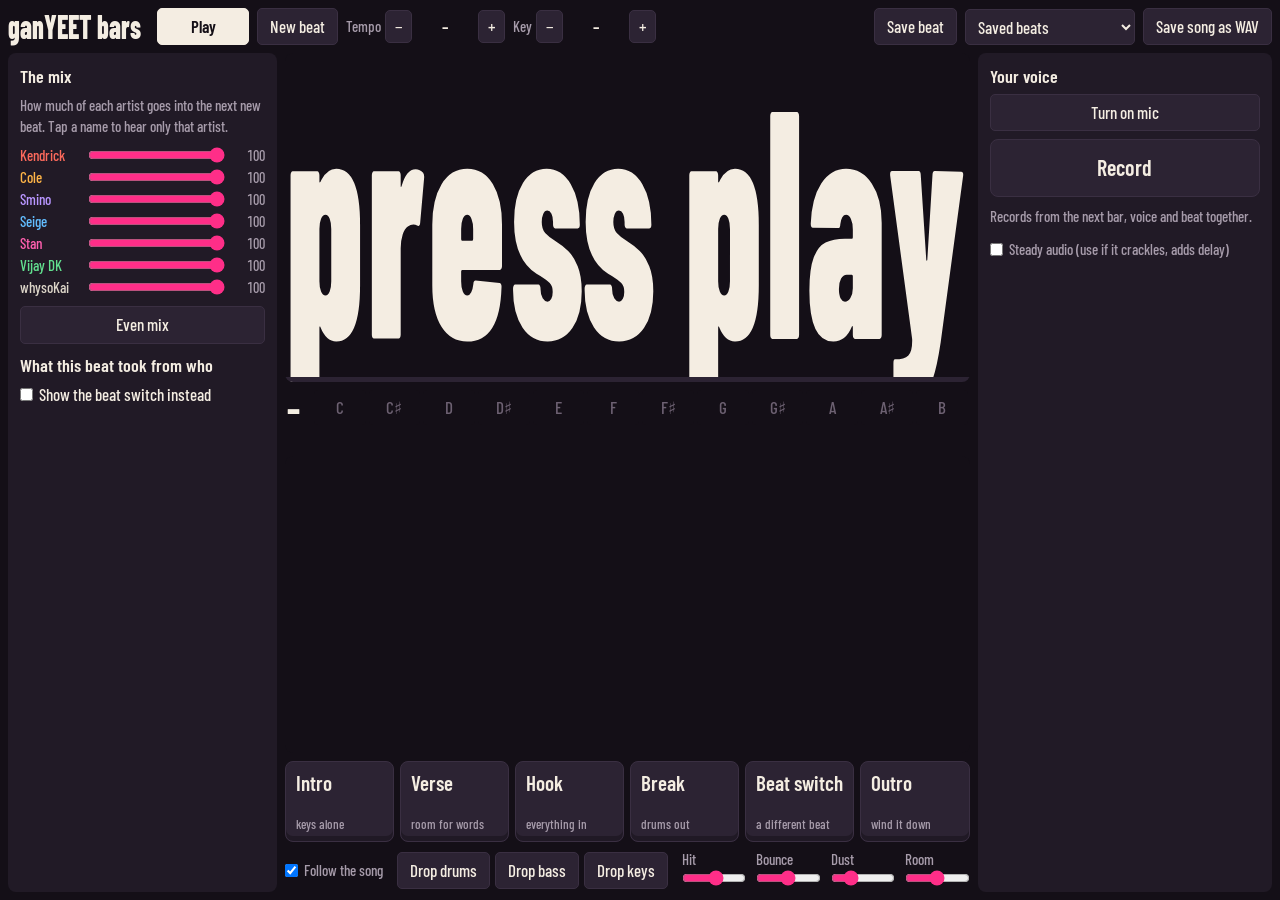
==== beats.html @ d7e0f15b "BARS: live rap beats to sing over (new page, nothing existing changed) beats.html runs next to Maut " ====
<!doctype html>
<html lang="en">
<head>
<meta charset="utf-8">
<meta name="viewport" content="width=device-width, initial-scale=1">
<title>ganYEET bars</title>
<link rel="stylesheet" href="css/fonts.css">
<style>
:root{
  --ink:#f4ede2; --dim:#a79cab; --faint:#6d6172; --bg:#140f17; --rubber:#211a26; --rubber2:#2c2333; --edge:#3a2f42; --pink:#ff2e88; --brass:#ffc53d; --voice:#2ce5c8;
  --kendrick:#ff6a5c; --cole:#ffb547; --smino:#b896ff; --seige:#62bdff; --stan:#ff5fae; --vijay:#62e08f; --kai:#ddd6c9;
  --f:'Barlow Condensed','Arial Narrow','Roboto Condensed',sans-serif;
}
*{box-sizing:border-box;margin:0;padding:0}
html,body{height:100%;background:var(--bg);color:var(--ink);font-family:var(--f);font-size:17px;line-height:1.25}
button,select,input{font:inherit;color:inherit}
button{background:var(--rubber2);border:1px solid var(--edge);border-radius:5px;padding:7px 12px;cursor:pointer;font-weight:500}
button:hover{border-color:var(--dim)} button:disabled{opacity:.45;cursor:default}
:focus-visible{outline:2px solid var(--voice);outline-offset:2px}
button.lit{background:var(--pink);border-color:var(--pink);color:#160510;font-weight:600}
select{background:var(--rubber2);border:1px solid var(--edge);border-radius:5px;padding:6px 8px;width:100%}
input[type=range]{width:100%;accent-color:var(--pink);height:20px}
h2{font-size:18px;font-weight:600;margin-bottom:6px}
small,.dim{color:var(--dim);font-size:15px}
#app{height:100vh;min-height:680px;display:grid;grid-template-rows:auto minmax(0,1fr);gap:8px;padding:8px}
#top{display:flex;align-items:center;gap:8px;flex-wrap:wrap}
#logo{font-weight:800;font-size:26px;transform:scaleY(1.28);margin-right:8px;white-space:nowrap}
#play{min-width:92px;background:var(--ink);color:#140f17;border-color:var(--ink);font-weight:600}
.spin{display:inline-flex;align-items:center;gap:4px}
.spin b{min-width:58px;text-align:center;font-weight:600;font-variant-numeric:tabular-nums}
.spin button{padding:5px 9px}
.sp{flex:1}
#main{display:grid;grid-template-columns:minmax(250px,21vw) minmax(0,1fr) minmax(270px,23vw);gap:8px;min-height:0}
.col{background:var(--rubber);border-radius:8px;padding:12px;min-height:0;overflow:auto}
#centre{display:grid;grid-template-rows:minmax(120px,1fr) auto minmax(150px,.9fr) auto auto;gap:8px;min-height:0}
/* the word: stretched to fill its box, the way the reels stretch their type */
#stage{position:relative;overflow:hidden;background:var(--bg);border-radius:8px;min-height:0}
#word{position:absolute;left:0;top:0;transform-origin:0 0;font-weight:800;line-height:1;white-space:nowrap;text-transform:lowercase}
#bar{position:absolute;left:0;right:0;bottom:0;height:5px;background:var(--rubber2)} #barFill{height:100%;width:0;background:var(--pink)}
#sing{display:grid;grid-template-columns:auto 1fr;gap:4px 14px;align-items:center;padding:0 2px}
#chord{font-size:34px;font-weight:800;line-height:1;white-space:nowrap}
#chord i{font-style:normal;font-size:18px;font-weight:500;color:var(--dim);margin-left:10px}
#notes{display:grid;grid-template-columns:repeat(12,1fr);gap:3px}
.nt{text-align:center;padding:5px 0;border-radius:4px;background:var(--bg);color:var(--faint);font-weight:500;border:2px solid transparent}
.nt.sc{color:var(--dim);background:var(--rubber2)} .nt.ch{color:#1c1405;background:var(--brass);font-weight:600} .nt.me{border-color:var(--voice)}
#singTxt{grid-column:1/-1;color:var(--dim);font-size:15px;min-height:19px}
#grid{background:var(--bg);border-radius:8px;min-height:0;overflow:hidden} #grid canvas{display:block;width:100%;height:100%}
#pads{display:grid;grid-template-columns:repeat(6,1fr);gap:6px}
.pad{height:clamp(62px,9vh,92px);font-size:21px;font-weight:600;border-radius:8px;background:var(--rubber2);box-shadow:inset 0 -5px 0 rgba(0,0,0,.28);text-align:left;display:flex;flex-direction:column;justify-content:space-between;padding:8px 10px}
.pad small{font-size:13px;font-weight:500;color:var(--dim)}
.pad.lit small{color:#30071c} .pad.next{border-color:var(--brass);box-shadow:inset 0 0 0 2px var(--brass)}
.pad:active{transform:translateY(2px);box-shadow:none}
#perf{display:grid;grid-template-columns:auto auto minmax(0,1fr);gap:14px;align-items:center}
.btns{display:flex;gap:5px}
#dials{display:grid;grid-template-columns:repeat(4,minmax(0,1fr));gap:10px}
#dials label{display:block;font-size:15px;color:var(--dim)}
.who{display:grid;grid-template-columns:62px minmax(0,1fr) 34px;align-items:center;gap:6px;padding:1px 0}
.who label{font-size:15px;white-space:nowrap;overflow:hidden;cursor:pointer}
.who output{text-align:right;font-size:14px;color:var(--dim);font-variant-numeric:tabular-nums}
.role{display:grid;grid-template-columns:minmax(0,1fr) auto auto;gap:4px;align-items:center;padding:4px 0;border-top:1px solid var(--edge)}
.role b{display:block;font-weight:500;font-size:14px;color:var(--dim)}
.role span{display:block;font-weight:600;line-height:1.1;font-size:16px}
.role em{font-style:normal;font-size:14px;font-weight:500}
.role button{padding:3px 7px;font-size:14px}
.role button.kept{border-color:var(--brass);color:var(--brass)}
#vu{height:12px;background:var(--bg);border-radius:3px;overflow:hidden;margin:6px 0} #vuF{height:100%;width:0;background:var(--voice)}
.row{display:flex;gap:6px;align-items:center;flex-wrap:wrap;margin:6px 0}
.row label{display:flex;gap:6px;align-items:center;cursor:pointer}
#rec{width:100%;height:58px;font-size:22px;font-weight:600;background:var(--rubber2);margin:8px 0;border-radius:8px}
#rec.on{background:var(--pink);color:#160510;border-color:var(--pink)}
.take{border-top:1px solid var(--edge);padding:8px 0}
.take .row button{padding:4px 8px;font-size:15px}
#msg{position:fixed;left:50%;bottom:14px;transform:translateX(-50%);background:var(--ink);color:#140f17;padding:8px 14px;border-radius:6px;font-weight:500;display:none;z-index:9;max-width:90vw}
#saved{max-width:170px}
@media (max-width:980px){
  #app{height:auto} #main{grid-template-columns:1fr} #centre{order:-1;grid-template-rows:150px auto 170px auto auto} #pads{grid-template-columns:repeat(3,1fr)} #perf{grid-template-columns:1fr} #dials{grid-template-columns:repeat(2,1fr)}
}
@media (prefers-reduced-motion:reduce){ .pad:active{transform:none} }
</style>
</head>
<body>
<div id="app">
  <header id="top">
    <div id="logo">ganYEET bars</div>
    <button id="play">Play</button>
    <button id="new" title="N">New beat</button>
    <span class="spin" title="Tempo you feel. Trap and drill feel half their club tempo: 72 here is 144 there."><small>Tempo</small><button id="bpmD" aria-label="Slower">−</button><b id="bpm">–</b><button id="bpmU" aria-label="Faster">+</button></span>
    <span class="spin" title="Move the whole beat to fit your voice"><small>Key</small><button id="keyD" aria-label="Key down">−</button><b id="key">–</b><button id="keyU" aria-label="Key up">+</button></span>
    <div class="sp"></div>
    <button id="save">Save beat</button>
    <select id="saved" aria-label="Saved beats"><option value="">Saved beats</option></select>
    <button id="export">Save song as WAV</button>
  </header>
  <div id="main">
    <aside class="col" id="left">
      <h2>The mix</h2>
      <small>How much of each artist goes into the next new beat. Tap a name to hear only that artist.</small>
      <div id="whos" style="margin:8px 0"></div>
      <button id="even" style="width:100%;margin-bottom:10px">Even mix</button>
      <h2>What this beat took from who</h2>
      <div id="roles"></div>
      <div class="row" style="margin-top:8px"><label><input type="checkbox" id="showB"> Show the beat switch instead</label></div>
    </aside>
    <main id="centre">
      <div id="stage"><div id="word">press play</div><div id="bar"><div id="barFill"></div></div></div>
      <div id="sing"><div id="chord">–</div><div id="notes"></div><div id="singTxt"></div></div>
      <div id="grid"><canvas id="gridCv"></canvas></div>
      <div id="pads"></div>
      <div id="perf">
        <div class="btns"><label class="dim" style="display:flex;gap:6px;align-items:center;cursor:pointer"><input type="checkbox" id="auto" checked> Follow the song</label></div>
        <div class="btns"><button data-mute="drums">Drop drums</button><button data-mute="bass">Drop bass</button><button data-mute="keys">Drop keys</button></div>
        <div id="dials">
          <label>Hit<input type="range" min="0" max="100" value="55" data-macro="energy"></label>
          <label>Bounce<input type="range" min="0" max="200" value="100" data-macro="bounce"></label>
          <label>Dust<input type="range" min="0" max="100" value="25" data-macro="y"></label>
          <label>Room<input type="range" min="0" max="100" value="50" data-macro="space"></label>
        </div>
      </div>
    </main>
    <aside class="col" id="right">
      <h2>Your voice</h2>
      <button id="mic" style="width:100%">Turn on mic</button>
      <div id="micBox" hidden>
        <select id="micSel" aria-label="Microphone" style="margin-top:6px"></select>
        <div id="vu"><div id="vuF"></div></div>
        <div class="row"><label><input type="checkbox" id="mon"> Hear myself</label><small id="lat"></small></div>
        <small id="monHint">Wear wired headphones first. Speakers feed back, and Bluetooth arrives too late to sing to.</small>
        <div class="row" style="margin-top:8px"><small>Voice sound</small><select id="fx" style="flex:1;width:auto"><option value="dry">Dry</option><option value="room" selected>Small room</option><option value="slap">Slap echo</option><option value="big">Big hall</option></select></div>
        <label class="dim" style="display:block">Beat level<input type="range" min="0" max="100" value="100" id="beatG"></label>
        <label class="dim" style="display:block">Voice level<input type="range" min="0" max="150" value="100" id="voxG"></label>
        <div class="row"><label><input type="checkbox" id="listens" checked> Beat listens to me</label></div>
        <small>While you sing, the keys thin out and make room. When you stop, the hook answers.</small>
      </div>
      <button id="rec">Record</button>
      <small id="recTxt">Records from the next bar, voice and beat together.</small>
      <div id="takes" style="margin-top:6px"></div>
      <div class="row" style="margin-top:14px"><label class="dim"><input type="checkbox" id="steady"> Steady audio (use if it crackles, adds delay)</label></div>
    </aside>
  </div>
</div>
<div id="msg" role="status"></div>
<script src="js/engine/00-util.js"></script>
<script src="js/engine/10-dsp.js"></script>
<script src="js/engine/20-drums.js"></script>
<script src="js/engine/21-synth.js"></script>
<script src="js/engine/22-fx.js"></script>
<script src="js/engine/23-fx2.js"></script>
<script src="js/engine/24-synth2.js"></script>
<script src="js/engine/25-inst.js"></script>
<script src="js/engine/30-mixer.js"></script>
<script src="js/engine/40-theory.js"></script>
<script src="js/engine/50-parts.js"></script>
<script src="js/engine/51-parts2.js"></script>
<script src="js/engine/52-acid.js"></script>
<script src="js/engine/55-composer.js"></script>
<script src="js/engine/56-moves.js"></script>
<script src="js/engine/58-target.js"></script>
<script src="js/engine/59-norm.js"></script>
<script src="js/engine/60-worlds.js"></script>
<script src="js/engine/61-worlds2.js"></script>
<script src="js/engine/62-ghosts.js"></script>
<script src="js/engine/63-ao.js"></script>
<script src="js/engine/80-engine.js"></script>
<script src="js/beats/10-sounds.js"></script>
<script src="js/beats/20-dna.js"></script>
<script src="js/beats/30-parts.js"></script>
<script src="js/beats/40-composer.js"></script>
<script src="js/beats/host.js"></script>
<script src="js/beats/app.js"></script>
</body>
</html>
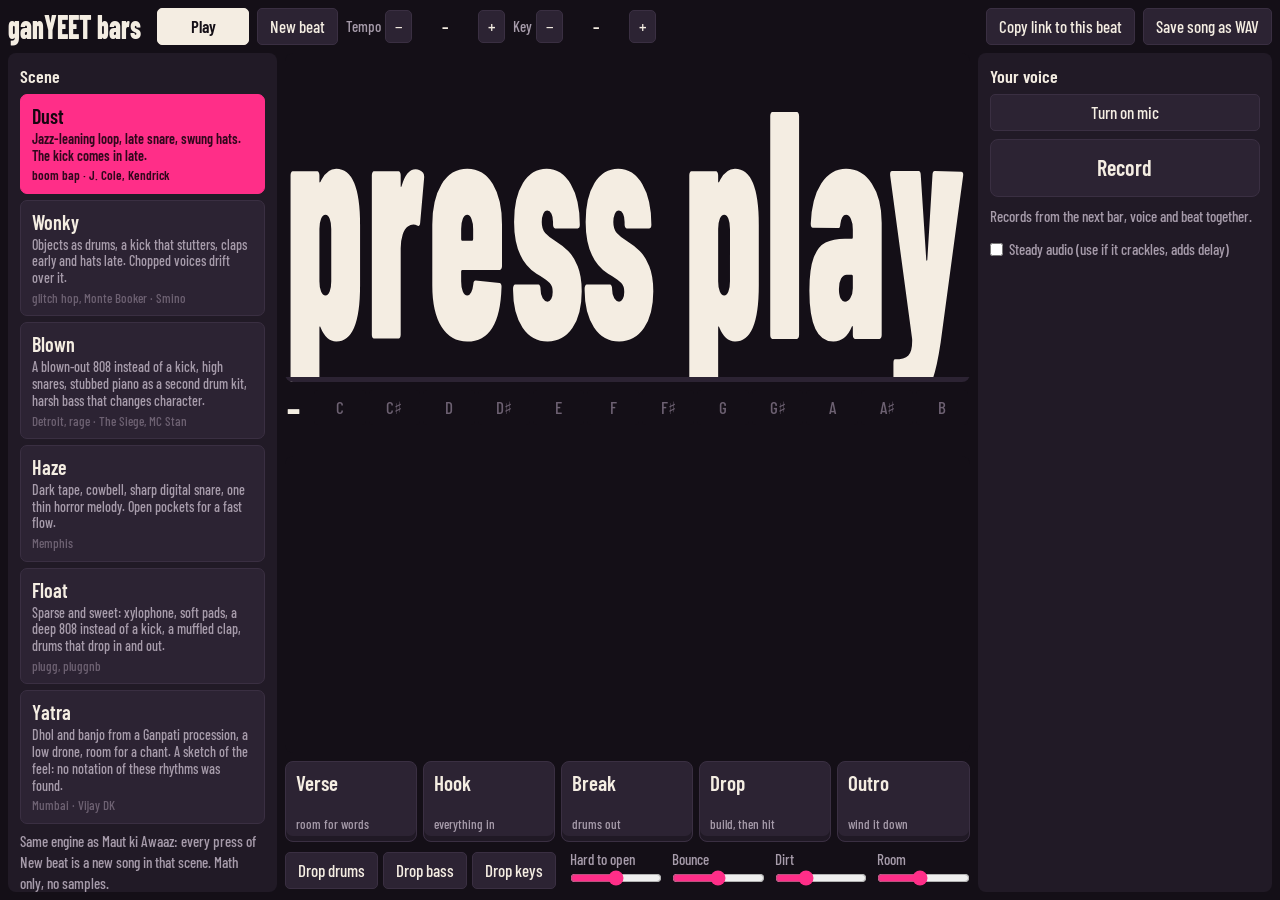
==== commit 96283fce: "BARS: wire the screen to the six scenes so beats.html plays again Scene picker, five section pads, H" ====
--- a/beats.html
+++ b/beats.html
@@ -4,11 +4,11 @@
 <meta charset="utf-8">
 <meta name="viewport" content="width=device-width, initial-scale=1">
 <title>ganYEET bars</title>
+<meta name="description" content="Live experimental hip-hop beats made from math. Pick a scene, press play, sing over it.">
 <link rel="stylesheet" href="css/fonts.css">
 <style>
 :root{
   --ink:#f4ede2; --dim:#a79cab; --faint:#6d6172; --bg:#140f17; --rubber:#211a26; --rubber2:#2c2333; --edge:#3a2f42; --pink:#ff2e88; --brass:#ffc53d; --voice:#2ce5c8;
-  --kendrick:#ff6a5c; --cole:#ffb547; --smino:#b896ff; --seige:#62bdff; --stan:#ff5fae; --vijay:#62e08f; --kai:#ddd6c9;
   --f:'Barlow Condensed','Arial Narrow','Roboto Condensed',sans-serif;
 }
 *{box-sizing:border-box;margin:0;padding:0}
@@ -45,24 +45,20 @@
 .nt.sc{color:var(--dim);background:var(--rubber2)} .nt.ch{color:#1c1405;background:var(--brass);font-weight:600} .nt.me{border-color:var(--voice)}
 #singTxt{grid-column:1/-1;color:var(--dim);font-size:15px;min-height:19px}
 #grid{background:var(--bg);border-radius:8px;min-height:0;overflow:hidden} #grid canvas{display:block;width:100%;height:100%}
-#pads{display:grid;grid-template-columns:repeat(6,1fr);gap:6px}
+#pads{display:grid;grid-template-columns:repeat(5,1fr);gap:6px}
 .pad{height:clamp(62px,9vh,92px);font-size:21px;font-weight:600;border-radius:8px;background:var(--rubber2);box-shadow:inset 0 -5px 0 rgba(0,0,0,.28);text-align:left;display:flex;flex-direction:column;justify-content:space-between;padding:8px 10px}
 .pad small{font-size:13px;font-weight:500;color:var(--dim)}
 .pad.lit small{color:#30071c} .pad.next{border-color:var(--brass);box-shadow:inset 0 0 0 2px var(--brass)}
 .pad:active{transform:translateY(2px);box-shadow:none}
-#perf{display:grid;grid-template-columns:auto auto minmax(0,1fr);gap:14px;align-items:center}
+#perf{display:grid;grid-template-columns:auto minmax(0,1fr);gap:14px;align-items:center}
 .btns{display:flex;gap:5px}
 #dials{display:grid;grid-template-columns:repeat(4,minmax(0,1fr));gap:10px}
 #dials label{display:block;font-size:15px;color:var(--dim)}
-.who{display:grid;grid-template-columns:62px minmax(0,1fr) 34px;align-items:center;gap:6px;padding:1px 0}
-.who label{font-size:15px;white-space:nowrap;overflow:hidden;cursor:pointer}
-.who output{text-align:right;font-size:14px;color:var(--dim);font-variant-numeric:tabular-nums}
-.role{display:grid;grid-template-columns:minmax(0,1fr) auto auto;gap:4px;align-items:center;padding:4px 0;border-top:1px solid var(--edge)}
-.role b{display:block;font-weight:500;font-size:14px;color:var(--dim)}
-.role span{display:block;font-weight:600;line-height:1.1;font-size:16px}
-.role em{font-style:normal;font-size:14px;font-weight:500}
-.role button{padding:3px 7px;font-size:14px}
-.role button.kept{border-color:var(--brass);color:var(--brass)}
+.scene{display:block;width:100%;text-align:left;margin:0 0 6px;padding:9px 11px;border-radius:7px}
+.scene b{display:block;font-size:20px;font-weight:600}
+.scene span{display:block;font-size:14px;color:var(--dim);line-height:1.2;margin-top:2px}
+.scene em{display:block;font-style:normal;font-size:13px;color:var(--faint);margin-top:3px}
+.scene.lit span,.scene.lit em{color:#30071c}
 #vu{height:12px;background:var(--bg);border-radius:3px;overflow:hidden;margin:6px 0} #vuF{height:100%;width:0;background:var(--voice)}
 .row{display:flex;gap:6px;align-items:center;flex-wrap:wrap;margin:6px 0}
 .row label{display:flex;gap:6px;align-items:center;cursor:pointer}
@@ -87,19 +83,14 @@
     <span class="spin" title="Tempo you feel. Trap and drill feel half their club tempo: 72 here is 144 there."><small>Tempo</small><button id="bpmD" aria-label="Slower">−</button><b id="bpm">–</b><button id="bpmU" aria-label="Faster">+</button></span>
     <span class="spin" title="Move the whole beat to fit your voice"><small>Key</small><button id="keyD" aria-label="Key down">−</button><b id="key">–</b><button id="keyU" aria-label="Key up">+</button></span>
     <div class="sp"></div>
-    <button id="save">Save beat</button>
-    <select id="saved" aria-label="Saved beats"><option value="">Saved beats</option></select>
+    <button id="share">Copy link to this beat</button>
     <button id="export">Save song as WAV</button>
   </header>
   <div id="main">
     <aside class="col" id="left">
-      <h2>The mix</h2>
-      <small>How much of each artist goes into the next new beat. Tap a name to hear only that artist.</small>
-      <div id="whos" style="margin:8px 0"></div>
-      <button id="even" style="width:100%;margin-bottom:10px">Even mix</button>
-      <h2>What this beat took from who</h2>
-      <div id="roles"></div>
-      <div class="row" style="margin-top:8px"><label><input type="checkbox" id="showB"> Show the beat switch instead</label></div>
+      <h2>Scene</h2>
+      <div id="scenes"></div>
+      <small>Same engine as Maut ki Awaaz: every press of New beat is a new song in that scene. Math only, no samples.</small>
     </aside>
     <main id="centre">
       <div id="stage"><div id="word">press play</div><div id="bar"><div id="barFill"></div></div></div>
@@ -107,13 +98,12 @@
       <div id="grid"><canvas id="gridCv"></canvas></div>
       <div id="pads"></div>
       <div id="perf">
-        <div class="btns"><label class="dim" style="display:flex;gap:6px;align-items:center;cursor:pointer"><input type="checkbox" id="auto" checked> Follow the song</label></div>
-        <div class="btns"><button data-mute="drums">Drop drums</button><button data-mute="bass">Drop bass</button><button data-mute="keys">Drop keys</button></div>
+                <div class="btns"><button data-mute="drums">Drop drums</button><button data-mute="bass">Drop bass</button><button data-mute="keys">Drop keys</button></div>
         <div id="dials">
-          <label>Hit<input type="range" min="0" max="100" value="55" data-macro="energy"></label>
-          <label>Bounce<input type="range" min="0" max="200" value="100" data-macro="bounce"></label>
-          <label>Dust<input type="range" min="0" max="100" value="25" data-macro="y"></label>
-          <label>Room<input type="range" min="0" max="100" value="50" data-macro="space"></label>
+          <label title="Dense and aggressive at the right, sparse and tender at the left">Hard to open<input type="range" min="0" max="100" value="50" data-dial="hard"></label>
+          <label title="How syncopated the kick is and how much swing">Bounce<input type="range" min="0" max="100" value="50" data-dial="bounce"></label>
+          <label title="Drive, tape and grit; the sub stays clean">Dirt<input type="range" min="0" max="100" value="30" data-dial="dirt"></label>
+          <label>Room<input type="range" min="0" max="100" value="45" data-dial="space"></label>
         </div>
       </div>
     </main>
@@ -129,7 +119,7 @@
         <label class="dim" style="display:block">Beat level<input type="range" min="0" max="100" value="100" id="beatG"></label>
         <label class="dim" style="display:block">Voice level<input type="range" min="0" max="150" value="100" id="voxG"></label>
         <div class="row"><label><input type="checkbox" id="listens" checked> Beat listens to me</label></div>
-        <small>While you sing, the keys thin out and make room. When you stop, the hook answers.</small>
+        <small>While you sing, the melody waits and the keys make room. When you stop, it comes back.</small>
       </div>
       <button id="rec">Record</button>
       <small id="recTxt">Records from the next bar, voice and beat together.</small>
@@ -161,10 +151,9 @@
 <script src="js/engine/62-ghosts.js"></script>
 <script src="js/engine/63-ao.js"></script>
 <script src="js/engine/80-engine.js"></script>
-<script src="js/beats/10-sounds.js"></script>
-<script src="js/beats/20-dna.js"></script>
-<script src="js/beats/30-parts.js"></script>
-<script src="js/beats/40-composer.js"></script>
+<script src="js/beats/10-voices.js"></script>
+<script src="js/beats/20-scenes.js"></script>
+<script src="js/beats/30-engine.js"></script>
 <script src="js/beats/host.js"></script>
 <script src="js/beats/app.js"></script>
 </body>
